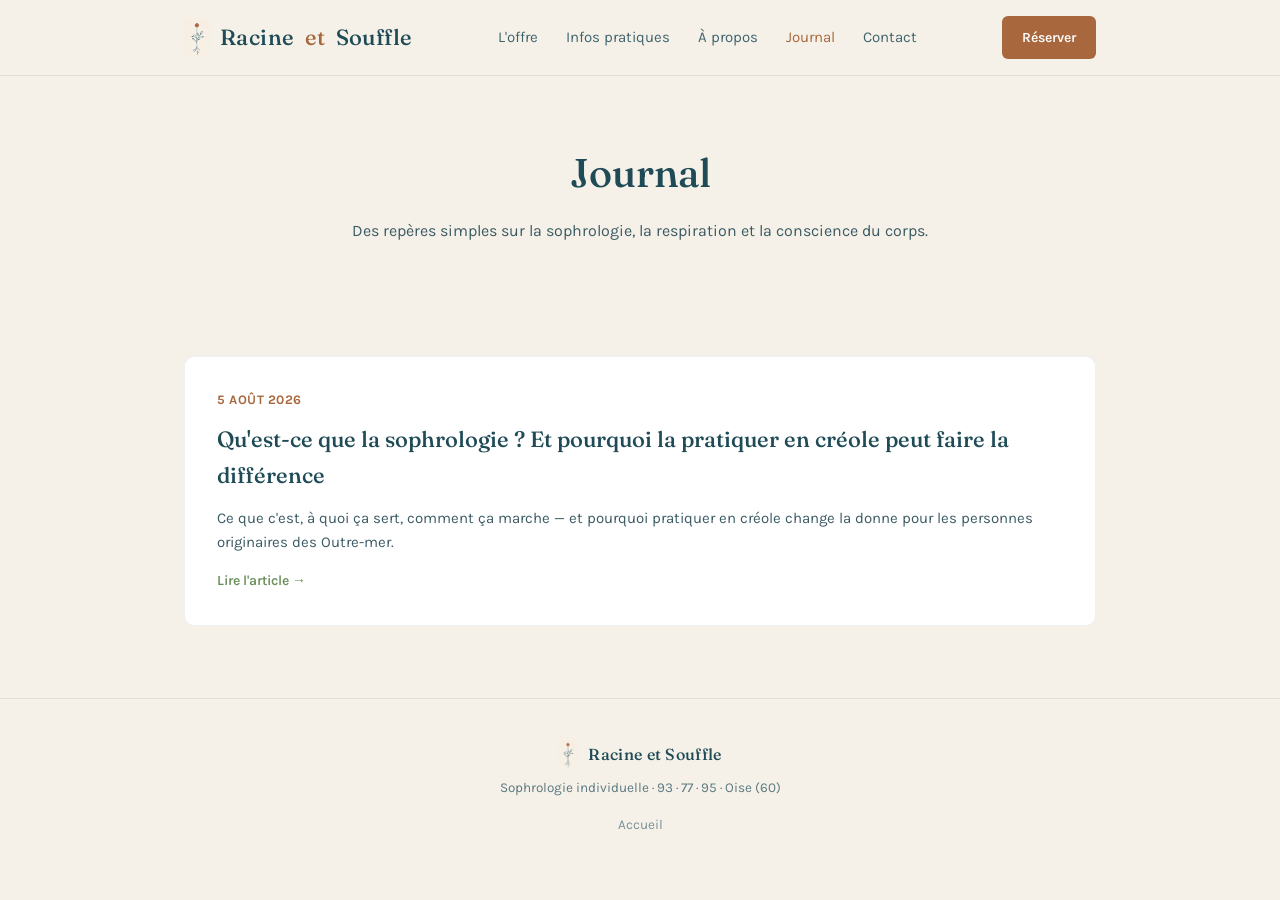
==== journal/index.html @ e2d6e54a "Ajoute la section Journal avec le premier article - Extrait le CSS partagé dans assets/style.css (év" ====
<!DOCTYPE html>
<html lang="fr">
<head>
<meta charset="UTF-8">
<meta name="viewport" content="width=device-width,initial-scale=1">
<title>Journal · Racine et Souffle</title>
<meta name="description" content="Le journal de Racine et Souffle : articles sur la sophrologie, la respiration et la conscience du corps.">
<link rel="preconnect" href="https://fonts.googleapis.com">
<link rel="preconnect" href="https://fonts.gstatic.com" crossorigin>
<link href="https://fonts.googleapis.com/css2?family=Fraunces:opsz,wght@9..144,400;9..144,500;9..144,600&family=Karla:wght@400;500;600;700&display=swap" rel="stylesheet">
<link rel="icon" type="image/png" href="/assets/logo.png">
<link rel="stylesheet" href="/assets/style.css">
</head>
<body>

<header>
  <div class="nav">
    <a href="/" class="brand"><img class="brand-mark" src="/assets/logo.png" alt=""> Racine <span>et</span> Souffle</a>
    <ul class="nav-links">
      <li><a href="/#offre">L'offre</a></li>
      <li><a href="/#pratique">Infos pratiques</a></li>
      <li><a href="/#apropos">À propos</a></li>
      <li><a href="/journal/" class="active">Journal</a></li>
      <li><a href="/#contact">Contact</a></li>
    </ul>
    <a class="nav-cta" href="https://www.sumupbookings.com/audreyozen" target="_blank" rel="noopener">Réserver</a>
  </div>
</header>

<main>
  <section class="page-hero wrap">
    <h1>Journal</h1>
    <p class="sub">Des repères simples sur la sophrologie, la respiration et la conscience du corps.</p>
  </section>

  <section class="section">
    <div class="wrap">
      <div class="journal-list">
        <a class="journal-card" href="/journal/quest-ce-que-la-sophrologie-creole/">
          <div class="meta">5 août 2026</div>
          <h2>Qu'est-ce que la sophrologie ? Et pourquoi la pratiquer en créole peut faire la différence</h2>
          <p>Ce que c'est, à quoi ça sert, comment ça marche — et pourquoi pratiquer en créole change la donne pour les personnes originaires des Outre-mer.</p>
          <span class="read-more">Lire l'article →</span>
        </a>
      </div>
    </div>
  </section>
</main>

<footer>
  <div class="brand" style="display:inline-flex"><img class="brand-mark" src="/assets/logo.png" alt=""> Racine et Souffle</div>
  <p>Sophrologie individuelle · 93 · 77 · 95 · Oise (60)</p>
  <ul class="footer-links">
    <li><a href="/">Accueil</a></li>
  </ul>
</footer>

</body>
</html>
---- assets/style.css ----
:root{
  --ocean:#1F4B57;
  --ivory:#F5F1E8;
  --plant:#6B8E5A;
  --tropic:#E8C468;
  --terracotta:#A8673D;
}
*{box-sizing:border-box;margin:0;padding:0}
html{scroll-behavior:smooth}
body{
  font-family:'Karla',sans-serif;
  background:var(--ivory);
  color:var(--ocean);
  line-height:1.65;
  -webkit-font-smoothing:antialiased;
}
h1,h2,h3,.brand{font-family:'Fraunces',serif;font-weight:500;color:var(--ocean)}
a{color:inherit}
img{max-width:100%;display:block}
.wrap{max-width:960px;margin:0 auto;padding:0 24px}
.section{padding:72px 0}
.section--alt{background:#EFE9DA}

/* header */
header{position:sticky;top:0;background:rgba(245,241,232,.92);backdrop-filter:blur(6px);z-index:50;border-bottom:1px solid rgba(31,75,87,.1)}
.nav{display:flex;align-items:center;justify-content:space-between;padding:16px 24px;max-width:960px;margin:0 auto}
.brand{font-size:22px;letter-spacing:.02em;display:flex;align-items:center;gap:10px;text-decoration:none}
.brand span{color:var(--terracotta)}
.brand-mark{width:26px;height:auto}
.nav-links{display:flex;gap:28px;list-style:none;font-size:15px}
.nav-links a{text-decoration:none;opacity:.85}
.nav-links a:hover,.nav-links a.active{opacity:1;color:var(--terracotta)}
.nav-cta{background:var(--terracotta);color:#fff;padding:10px 20px;border-radius:6px;text-decoration:none;font-size:14px;font-weight:600;white-space:nowrap}
.nav-cta:hover{background:#8f5530}
.menu-toggle{display:none}

/* hero */
.hero{padding:96px 0 72px;text-align:center}
.hero-mark{width:80px;height:auto;margin:0 auto 24px}
.hero h1{font-size:clamp(30px,4.2vw,46px);line-height:1.25;max-width:820px;margin:0 auto 28px}
.hero .sub{max-width:640px;margin:0 auto 40px;font-size:17px;color:#3a5a63}
.btn{display:inline-block;background:var(--terracotta);color:#fff;text-decoration:none;padding:16px 34px;border-radius:6px;font-weight:600;font-size:16px;transition:background .2s}
.btn:hover{background:#8f5530}
.btn--outline{background:transparent;border:1.5px solid var(--ocean);color:var(--ocean)}
.btn--outline:hover{background:var(--ocean);color:#fff}

h2{font-size:clamp(24px,3vw,32px);margin-bottom:32px}
.two-col{display:grid;grid-template-columns:1fr 1fr;gap:40px}
@media (max-width:720px){.two-col{grid-template-columns:1fr}}

.card{background:#fff;border-radius:10px;padding:32px;border:1px solid rgba(31,75,87,.08)}
.card h3{font-size:19px;margin-bottom:16px;font-family:'Karla',sans-serif;font-weight:700}
.card ul{list-style:none}
.card li{position:relative;padding-left:26px;margin-bottom:12px;font-size:15.5px}
.card--yes li::before{content:"";position:absolute;left:0;top:9px;width:9px;height:9px;border-radius:50%;background:var(--plant)}
.card--no li::before{content:"";position:absolute;left:0;top:9px;width:9px;height:9px;border-radius:50%;background:var(--terracotta)}

.clause{margin-top:36px;background:#EFE9DA;border-left:3px solid var(--terracotta);padding:22px 26px;border-radius:4px;font-size:15px;color:#3a5a63}

/* offer table */
table{width:100%;border-collapse:collapse;background:#fff;border-radius:10px;overflow:hidden;font-size:15px}
caption{caption-side:top;text-align:left;margin-bottom:12px}
th,td{padding:16px 18px;text-align:left;border-bottom:1px solid rgba(31,75,87,.08)}
th{background:var(--ocean);color:var(--ivory);font-family:'Karla',sans-serif;font-weight:700;font-size:13.5px;letter-spacing:.03em;text-transform:uppercase}
tr:last-child td{border-bottom:none}
td.price{font-weight:700;color:var(--terracotta);white-space:nowrap}
.total-row td{background:#EFE9DA;font-weight:700}
.table-note{margin-top:20px;font-size:14.5px}
.table-note ul{margin-left:20px}
.table-note li{margin-bottom:8px}
.table-scroll{overflow-x:auto}
.link-pay{color:var(--plant);text-decoration:underline;font-size:13.5px;white-space:nowrap}

.offer-cta{margin-top:40px;text-align:center}

/* practical grid */
.practical-grid{display:grid;grid-template-columns:repeat(3,1fr);gap:24px}
@media (max-width:720px){.practical-grid{grid-template-columns:1fr}}
.practical-grid .card h3{color:var(--terracotta)}

/* about */
.about{display:grid;grid-template-columns:280px 1fr;gap:48px;align-items:start}
@media (max-width:720px){.about{grid-template-columns:1fr}}
.about-photo{width:100%;aspect-ratio:4/5;border-radius:10px;object-fit:cover;background:#e2dbc9}
.about p{margin-bottom:18px;font-size:15.5px}
.about .signature{font-family:'Fraunces',serif;font-size:19px;margin-top:8px}

/* contact */
.contact-grid{display:grid;grid-template-columns:1fr 1fr;gap:48px}
@media (max-width:720px){.contact-grid{grid-template-columns:1fr}}
form{display:flex;flex-direction:column;gap:16px}
label{font-size:14px;font-weight:600;margin-bottom:4px;display:block}
input,textarea{width:100%;padding:12px 14px;border:1px solid rgba(31,75,87,.25);border-radius:6px;font-family:'Karla',sans-serif;font-size:15px;background:#fff;color:var(--ocean)}
textarea{min-height:130px;resize:vertical}
input:focus,textarea:focus{outline:2px solid var(--plant);outline-offset:1px}
.submit-btn{align-self:flex-start;margin-top:4px;border:none;cursor:pointer}
.contact-side .card{margin-bottom:20px}

footer{padding:40px 24px;text-align:center;font-size:13.5px;color:#5c7981;border-top:1px solid rgba(31,75,87,.1)}
footer .brand{font-size:16px;margin-bottom:8px;justify-content:center}
footer .brand-mark{width:20px}
footer .footer-links{margin-top:14px;display:flex;gap:18px;justify-content:center;list-style:none}
footer .footer-links a{text-decoration:none;opacity:.8}
footer .footer-links a:hover{opacity:1;color:var(--terracotta)}

@media (max-width:720px){
  .nav-links{display:none}
}

/* journal — page en-tête */
.page-hero{padding:64px 0 24px;text-align:center}
.page-hero h1{font-size:clamp(28px,4vw,40px);margin-bottom:12px}
.page-hero .sub{max-width:600px;margin:0 auto;font-size:16px;color:#3a5a63}

/* journal — liste des articles */
.journal-list{display:flex;flex-direction:column;gap:24px;margin-top:16px}
.journal-card{display:block;background:#fff;border-radius:10px;border:1px solid rgba(31,75,87,.08);padding:32px;text-decoration:none;transition:box-shadow .2s,transform .2s}
.journal-card:hover{box-shadow:0 8px 24px rgba(31,75,87,.1);transform:translateY(-2px)}
.journal-card .meta{font-size:13px;text-transform:uppercase;letter-spacing:.04em;color:var(--terracotta);font-weight:700;margin-bottom:10px}
.journal-card h2{font-size:22px;margin-bottom:12px}
.journal-card p{font-size:15px;color:#3a5a63}
.journal-card .read-more{display:inline-block;margin-top:14px;font-size:14px;font-weight:600;color:var(--plant)}

/* journal — article */
.breadcrumb{font-size:13.5px;margin-bottom:20px;color:#5c7981}
.breadcrumb a{text-decoration:underline}
.article-header{max-width:720px;margin:0 auto 40px}
.article-header .meta{font-size:13px;text-transform:uppercase;letter-spacing:.04em;color:var(--terracotta);font-weight:700;margin-bottom:14px}
.article-header h1{font-size:clamp(26px,4vw,38px);line-height:1.3;margin-bottom:16px}
.article-header .chapo{font-size:17px;color:#3a5a63}
.article-body{max-width:720px;margin:0 auto}
.article-body h2{font-size:22px;margin-top:36px;margin-bottom:16px}
.article-body p{font-size:16px;margin-bottom:18px}
.article-body ul{margin:0 0 18px 20px}
.article-body li{font-size:16px;margin-bottom:8px}
.article-cta{max-width:720px;margin:44px auto 0;text-align:center;padding-top:36px;border-top:1px solid rgba(31,75,87,.12)}
.article-cta p{margin-bottom:18px;font-size:15.5px;color:#3a5a63}
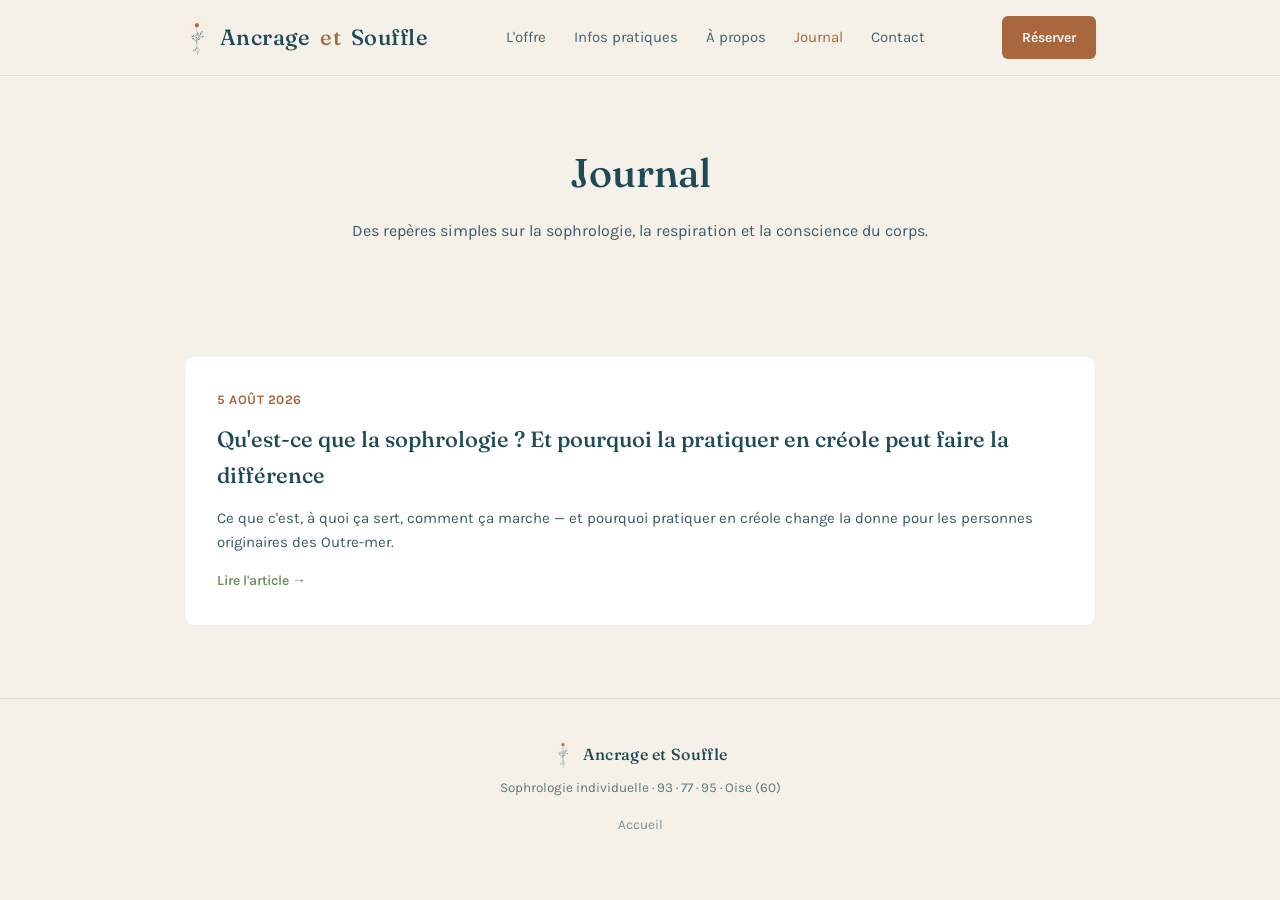
==== commit 1a480dce: "Renomme le site "Racine et Souffle" en "Ancrage et Souffle" Met à jour le nom de marque dans les tit" ====
--- a/journal/index.html
+++ b/journal/index.html
@@ -3,8 +3,8 @@
 <head>
 <meta charset="UTF-8">
 <meta name="viewport" content="width=device-width,initial-scale=1">
-<title>Journal · Racine et Souffle</title>
-<meta name="description" content="Le journal de Racine et Souffle : articles sur la sophrologie, la respiration et la conscience du corps.">
+<title>Journal · Ancrage et Souffle</title>
+<meta name="description" content="Le journal d'Ancrage et Souffle : articles sur la sophrologie, la respiration et la conscience du corps.">
 <link rel="preconnect" href="https://fonts.googleapis.com">
 <link rel="preconnect" href="https://fonts.gstatic.com" crossorigin>
 <link href="https://fonts.googleapis.com/css2?family=Fraunces:opsz,wght@9..144,400;9..144,500;9..144,600&family=Karla:wght@400;500;600;700&display=swap" rel="stylesheet">
@@ -15,7 +15,7 @@
 
 <header>
   <div class="nav">
-    <a href="/" class="brand"><img class="brand-mark" src="/assets/logo.png" alt=""> Racine <span>et</span> Souffle</a>
+    <a href="/" class="brand"><img class="brand-mark" src="/assets/logo.png" alt=""> Ancrage <span>et</span> Souffle</a>
     <ul class="nav-links">
       <li><a href="/#offre">L'offre</a></li>
       <li><a href="/#pratique">Infos pratiques</a></li>
@@ -48,7 +48,7 @@
 </main>
 
 <footer>
-  <div class="brand" style="display:inline-flex"><img class="brand-mark" src="/assets/logo.png" alt=""> Racine et Souffle</div>
+  <div class="brand" style="display:inline-flex"><img class="brand-mark" src="/assets/logo.png" alt=""> Ancrage et Souffle</div>
   <p>Sophrologie individuelle · 93 · 77 · 95 · Oise (60)</p>
   <ul class="footer-links">
     <li><a href="/">Accueil</a></li>
